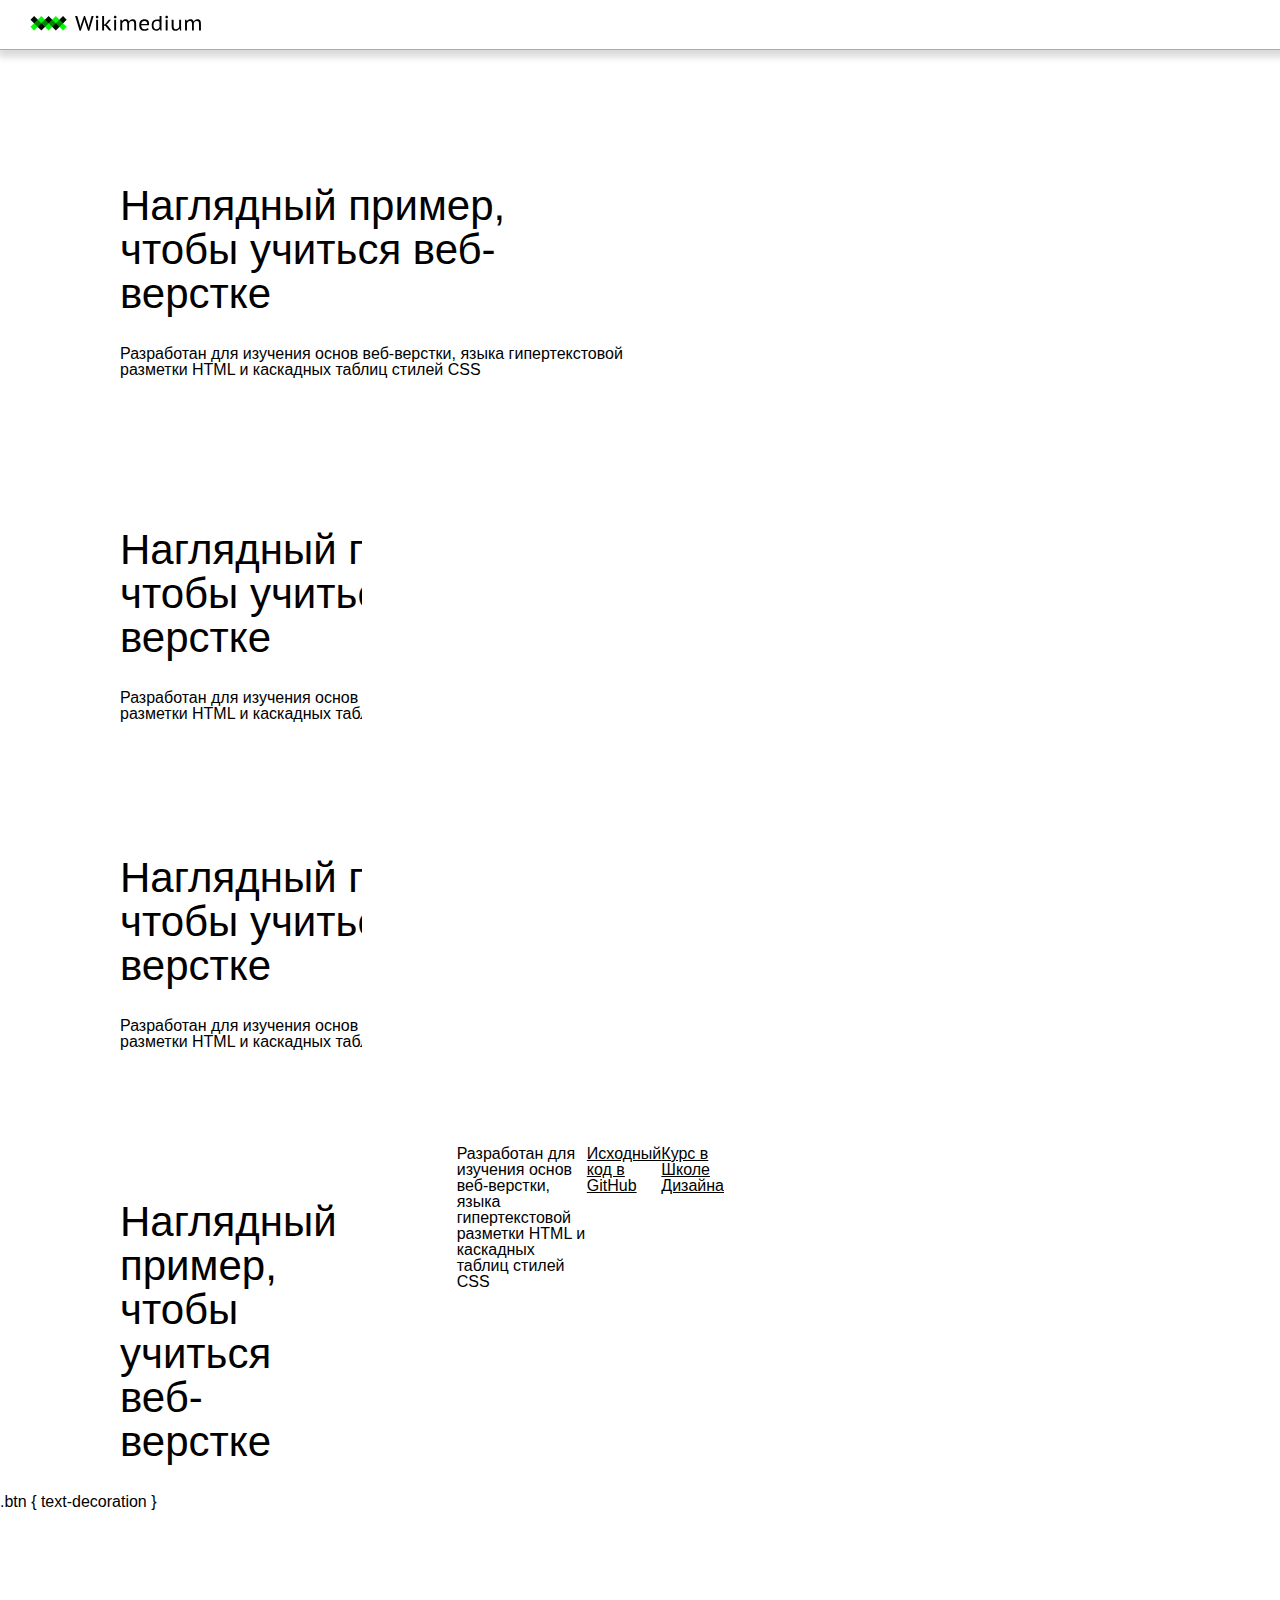
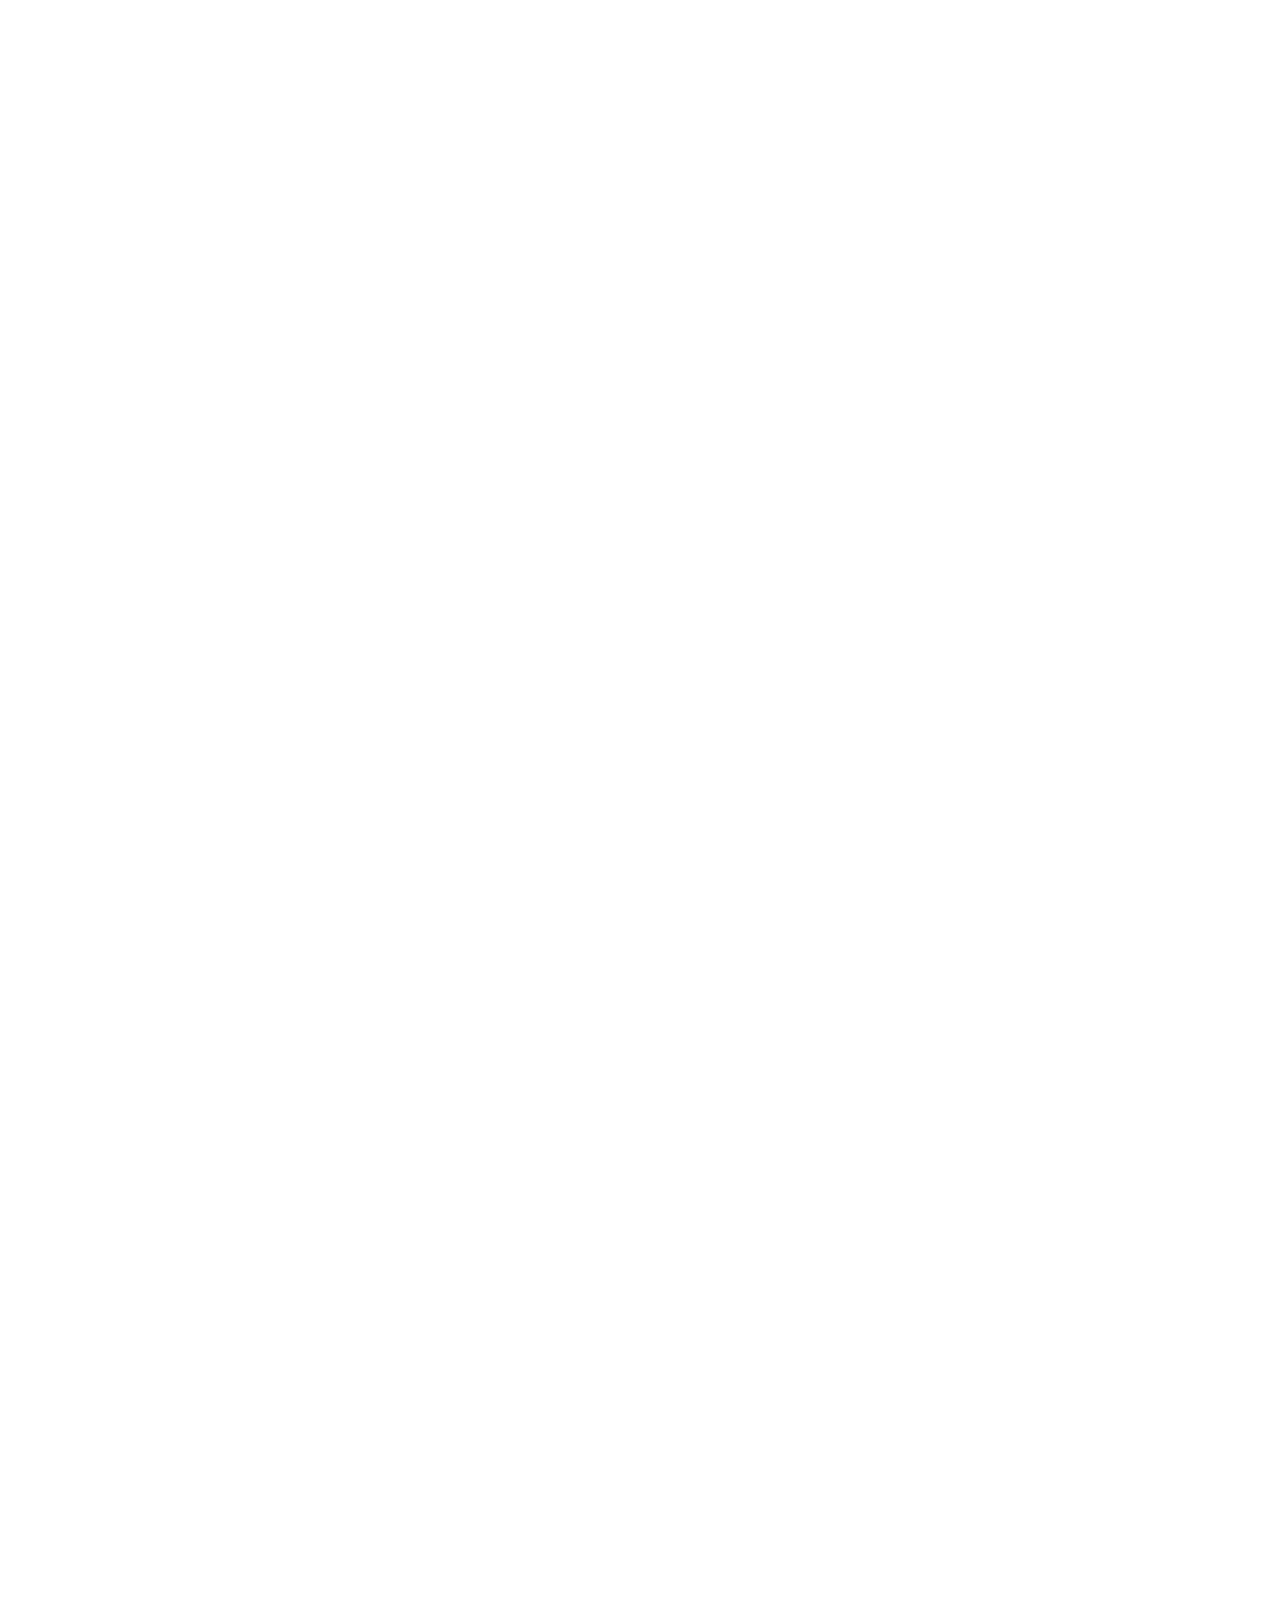
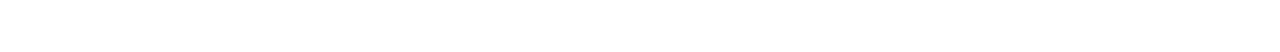
==== about.html @ 69e8ff4d "Create about.html" ====
<!DOCTYPE html>
<html lang="en" dir="ltr">
  <head>
    <meta charset="utf-8">
    <link rel="stylesheet" href="stylesheets/style.css">
    <title>О проекте</title>
    <style media="screen">
    html {
      background: url("images/1440.jpg") no-repeat center;
    }
    body {
      width: 1448px;
      height: 3252px;
      background: rgba(255, 255, 255, 0.6);
      margin: 0 auto;
      /*background: url("images/1440.jpg")*/
    }
 section {
   display: flex;
   justify-content: space-between;
   padding-top: 80px;
}
   section div {
     width: 50%;
     overflow: hidden;
     vertical-align: top;
   }
   section div:nth-of-type(2) {
     margin-left: 80px;
   }
   section div:nth-of-type(2) {
   margin-top: 58px;
}
   section div:nth-of-type(3) h1 {
   margin-top: 80px;
 }

 section div:nth-of-type(3) img {
 margin-top: 86px;
}
.bottom_block {
  border-top: 1px
}

   section h1,
   section p {
     width: 510px;
     margin-left: 120px;
   }
   section h1 {
     font-size: 42px;
     margin-top: 54px;
     line-height: 44px;
     margin-bottom: 30px;
   }

    </style>
  </head>
  <body>
    <div class="menubar">
      <a href="index.html"><img src="images/logo.svg"</a>
      <a href="about.html">О проекте</a>
    </div>
    <section>
      <div class="">
        <h1>Наглядный пример, чтобы учиться веб-верстке</h1>
        <p>Разработан для изучения основ веб-верстки, языка гипертекстовой разметки HTML и каскадных таблиц стилей CSS</p>
      </div>
      <div class="">
        <img src="images/about1.png" alt="">
      </div>
    </section>

     <section>
       <div class="">
       <img src="images/about2.png" alt="">
       <div class="">
         <h1>Наглядный пример, чтобы учиться веб-верстке</h1>
         <p>Разработан для изучения основ веб-верстки, языка гипертекстовой разметки HTML и каскадных таблиц стилей CSS</p>
       </div>

       <section>

         <div class="">
           <h1>Наглядный пример,<br>чтобы учиться веб-верстке</h1>
           <p>Разработан для изучения основ веб-верстки, языка гипертекстовой разметки HTML и каскадных таблиц стилей CSS</p>
           <div class="">
           <img src="images/about3.png" alt="">
         </div>

   </section>
   <section class="bottom block">
     <h1>Наглядный пример,<br>чтобы учиться веб-верстке</h1>
     <p>Разработан для изучения основ веб-верстки, языка гипертекстовой разметки HTML и каскадных таблиц стилей CSS</p>
     <a href="#">Исходный код в GitHub</a>
     <a href="#">Курс в Школе Дизайна</a>

   </section>


.btn {
  text-decoration
}
  </body>
</html>
---- stylesheets/style.css ----
@import "reset.css";
@import url('https://fonts.googleapis.com/css2?family=PT+Sans+Caption:wght@400;700&display=swap');
@import "layout.css";
@import "sidebar.css";
@import "content.css";
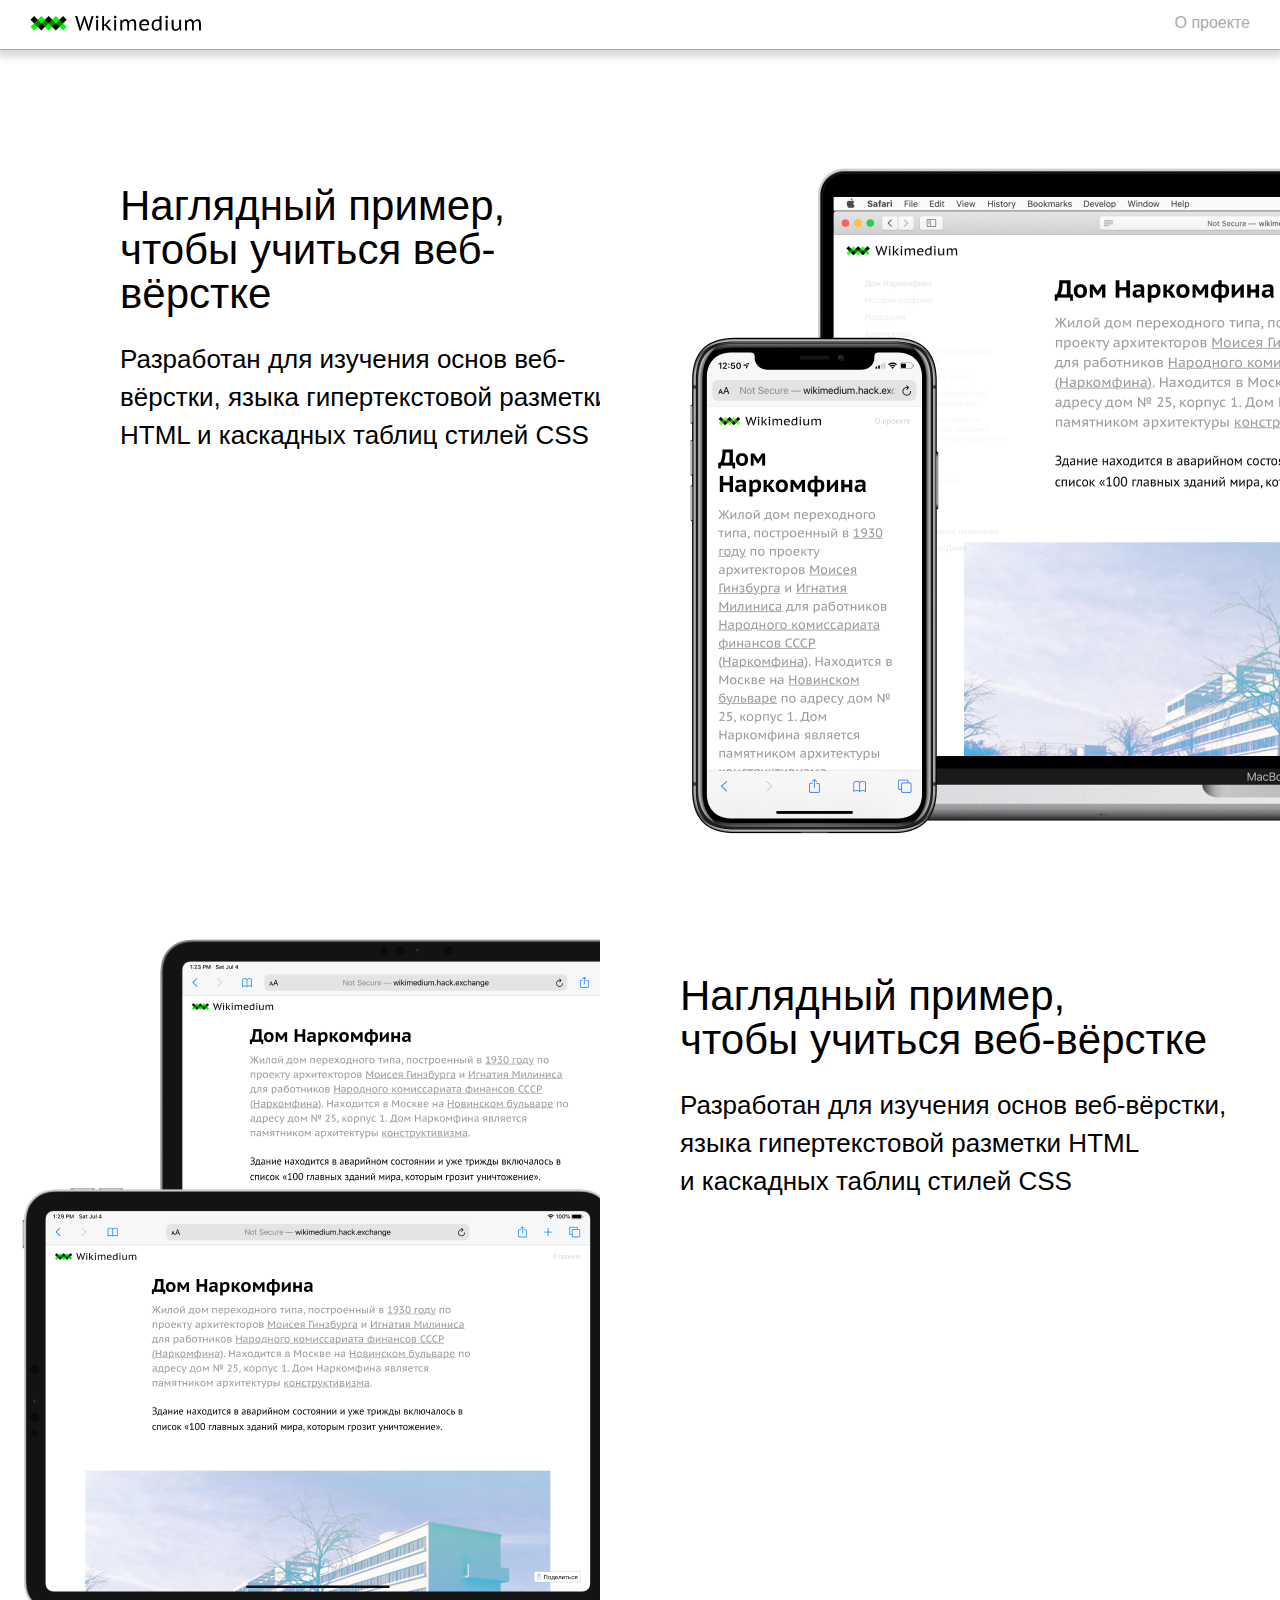
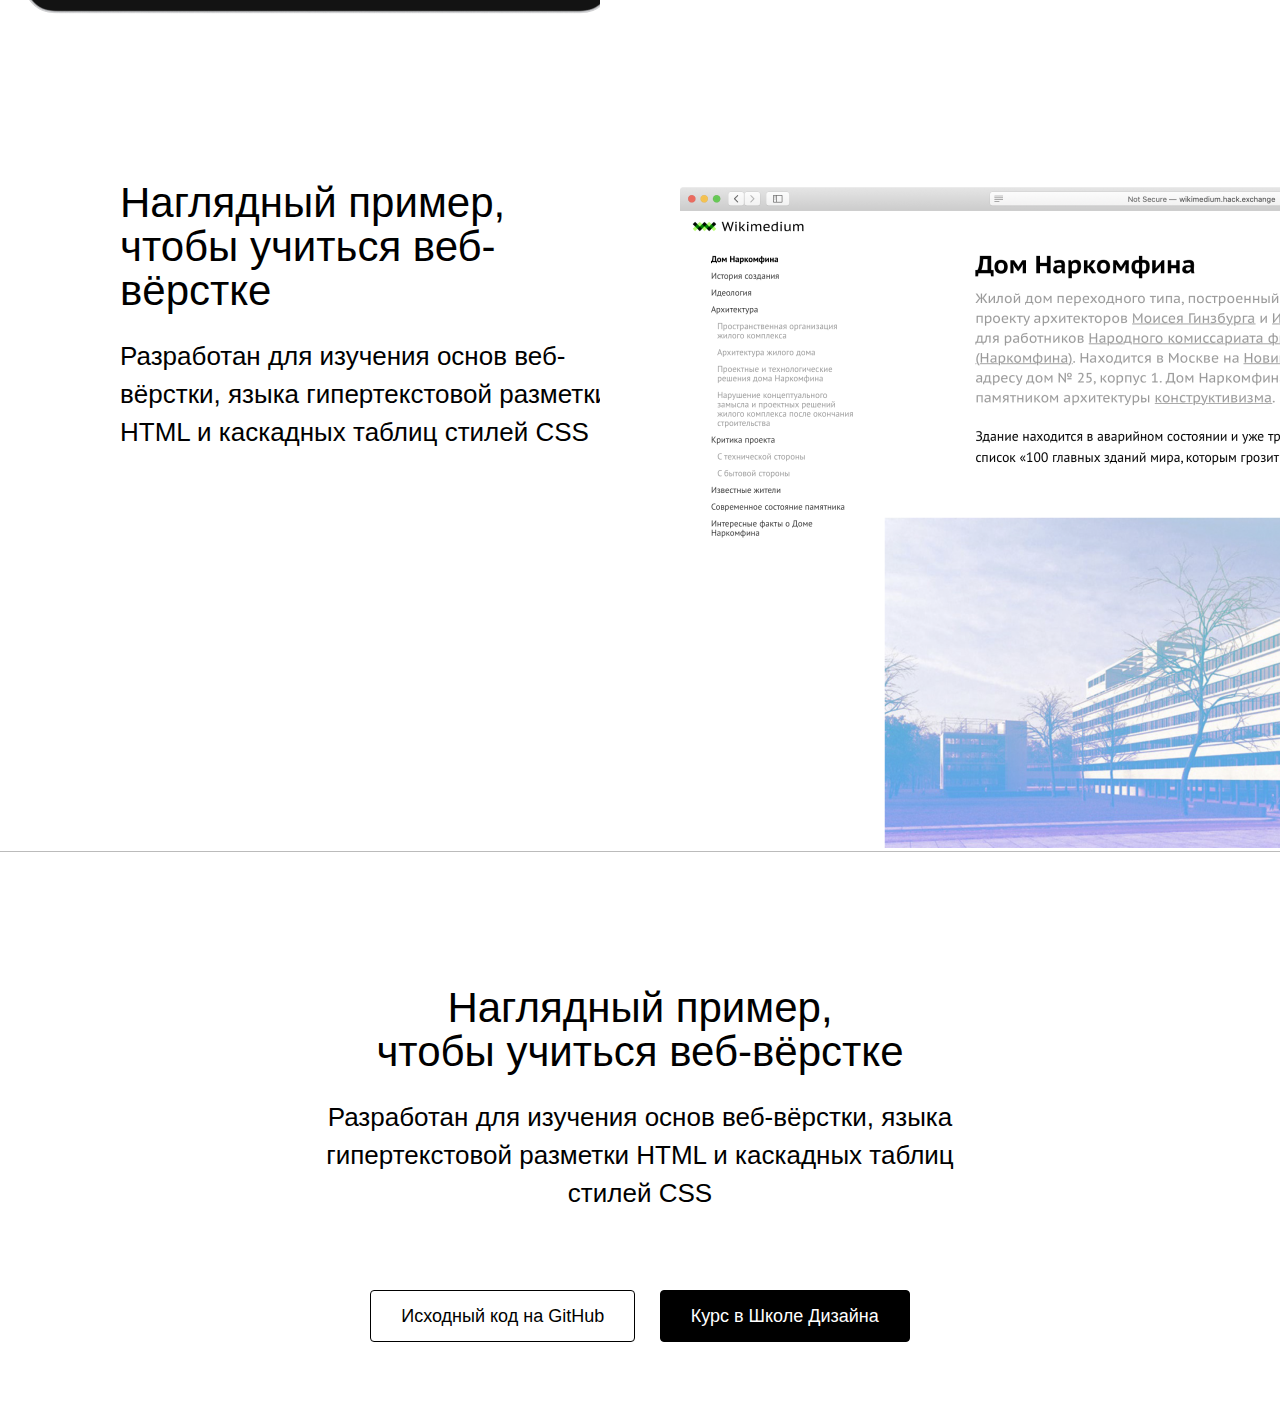
==== commit f12a6b94: "Update about.html" ====
--- a/about.html
+++ b/about.html
@@ -3,103 +3,134 @@
   <head>
     <meta charset="utf-8">
     <link rel="stylesheet" href="stylesheets/style.css">
+    <link rel="icon" type="image/x-icon" href="images/favicon.ico" />
+    <link rel="icon" type="image/png" href="images/favicon.png" />
     <title>О проекте</title>
     <style media="screen">
-    html {
-      background: url("images/1440.jpg") no-repeat center;
-    }
-    body {
-      width: 1448px;
-      height: 3252px;
-      background: rgba(255, 255, 255, 0.6);
-      margin: 0 auto;
-      /*background: url("images/1440.jpg")*/
-    }
- section {
-   display: flex;
-   justify-content: space-between;
-   padding-top: 80px;
-}
-   section div {
-     width: 50%;
-     overflow: hidden;
-     vertical-align: top;
-   }
-   section div:nth-of-type(2) {
-     margin-left: 80px;
-   }
-   section div:nth-of-type(2) {
-   margin-top: 58px;
-}
-   section div:nth-of-type(3) h1 {
-   margin-top: 80px;
- }
+      html {
+        /* background: url("images/1440.jpg") no-repeat center; */
+      }
+      body {
+        /* width: 1448px; */
+        /* height: 3252px; */
+        background: rgba(255,255,255,.6);
+        margin: 0 auto;
+        /* background: url("images/1440.jpg"); */
+      }
+      section {
+        display: flex;
+        justify-content: space-between;
+        padding-top: 60px;
+      }
+      section div {
+        width: 50%;
+        overflow: hidden;
+        vertical-align: top;
+      }
+      section div:nth-of-type(2) {
+        margin-left: 80px;
+      }
+      section h1,
+      section p {
+        width: 510px;
+        margin-left: 120px;
+      }
+      section h1 {
+        font-size: 42px;
+        margin-top: 74px;
+        line-height: 44px;
+        margin-bottom: 24px;
+      }
+      section p {
+        font-size: 26px;
+        line-height: 38px;
+      }
+      section:nth-of-type(2) h1,
+      section:nth-of-type(2) p {
+        margin-left: 0px;
+        width: 560px;
+      }
+      section:nth-of-type(2) h1 {
+        margin-top: 58px;
+      }
+      section:nth-of-type(3) h1 {
+        margin-top: 80px;
+      }
+      section:nth-of-type(3) img {
+        margin-top: 86px;
+      }
+      .bottom_block {
+        border-top: 1px solid #bbb;
+        text-align: center;
+        display: block;
 
- section div:nth-of-type(3) img {
- margin-top: 86px;
-}
-.bottom_block {
-  border-top: 1px
-}
-
-   section h1,
-   section p {
-     width: 510px;
-     margin-left: 120px;
-   }
-   section h1 {
-     font-size: 42px;
-     margin-top: 54px;
-     line-height: 44px;
-     margin-bottom: 30px;
-   }
+      }
+      .bottom_block h1,
+      .bottom_block p {
+        width: 700px;
+        margin-left: auto;
+        margin-right: auto;
+        display: block;
+      }
+      .btn {
+        text-decoration: none;
+        font-size: 18px;
+        line-height: 20px;
+        border: 1px solid black;
+        border-radius: 4px;
+        padding: 15px 30px;
+        display: inline-block;
+        margin: 78px 10px;
+      }
+      .btn_black {
+        background: black;
+        color: white;
+      }
 
     </style>
   </head>
   <body>
     <div class="menubar">
-      <a href="index.html"><img src="images/logo.svg"</a>
+      <a href="index.html"><img src="images/logo.svg"></a>
       <a href="about.html">О проекте</a>
     </div>
     <section>
       <div class="">
-        <h1>Наглядный пример, чтобы учиться веб-верстке</h1>
-        <p>Разработан для изучения основ веб-верстки, языка гипертекстовой разметки HTML и каскадных таблиц стилей CSS</p>
+        <h1>Наглядный пример,<br>чтобы учиться веб-вёрстке</h1>
+        <p>Разработан для изучения основ веб-вёрстки, языка гипертекстовой разметки HTML и&nbsp;каскадных таблиц стилей CSS</p>
       </div>
       <div class="">
         <img src="images/about1.png" alt="">
       </div>
     </section>
 
-     <section>
-       <div class="">
-       <img src="images/about2.png" alt="">
-       <div class="">
-         <h1>Наглядный пример, чтобы учиться веб-верстке</h1>
-         <p>Разработан для изучения основ веб-верстки, языка гипертекстовой разметки HTML и каскадных таблиц стилей CSS</p>
-       </div>
+    <section>
+      <div class="">
+        <img src="images/about2.png" alt="">
+      </div>
+      <div class="">
+        <h1>Наглядный пример,<br>чтобы учиться веб-вёрстке</h1>
+        <p>Разработан для изучения основ веб-вёрстки, языка гипертекстовой разметки HTML и&nbsp;каскадных таблиц стилей CSS</p>
+      </div>
 
-       <section>
+    </section>
 
-         <div class="">
-           <h1>Наглядный пример,<br>чтобы учиться веб-верстке</h1>
-           <p>Разработан для изучения основ веб-верстки, языка гипертекстовой разметки HTML и каскадных таблиц стилей CSS</p>
-           <div class="">
-           <img src="images/about3.png" alt="">
-         </div>
+    <section>
+      <div class="">
+        <h1>Наглядный пример,<br>чтобы учиться веб-вёрстке</h1>
+        <p>Разработан для изучения основ веб-вёрстки, языка гипертекстовой разметки HTML и&nbsp;каскадных таблиц стилей CSS</p>
+      </div>
+      <div class="">
+        <img src="images/about3.png" alt="">
+      </div>
+    </section>
 
-   </section>
-   <section class="bottom block">
-     <h1>Наглядный пример,<br>чтобы учиться веб-верстке</h1>
-     <p>Разработан для изучения основ веб-верстки, языка гипертекстовой разметки HTML и каскадных таблиц стилей CSS</p>
-     <a href="#">Исходный код в GitHub</a>
-     <a href="#">Курс в Школе Дизайна</a>
+    <section class="bottom_block">
+      <h1>Наглядный пример,<br>чтобы учиться веб-вёрстке</h1>
+      <p>Разработан для изучения основ веб-вёрстки, языка гипертекстовой разметки HTML и&nbsp;каскадных таблиц стилей CSS</p>
+      <a class="btn" href="#">Исходный код на GitHub</a>
+      <a class="btn btn_black" href="#">Курс в Школе Дизайна</a>
 
-   </section>
-
-
-.btn {
-  text-decoration
-}
+    </section>
   </body>
 </html>
